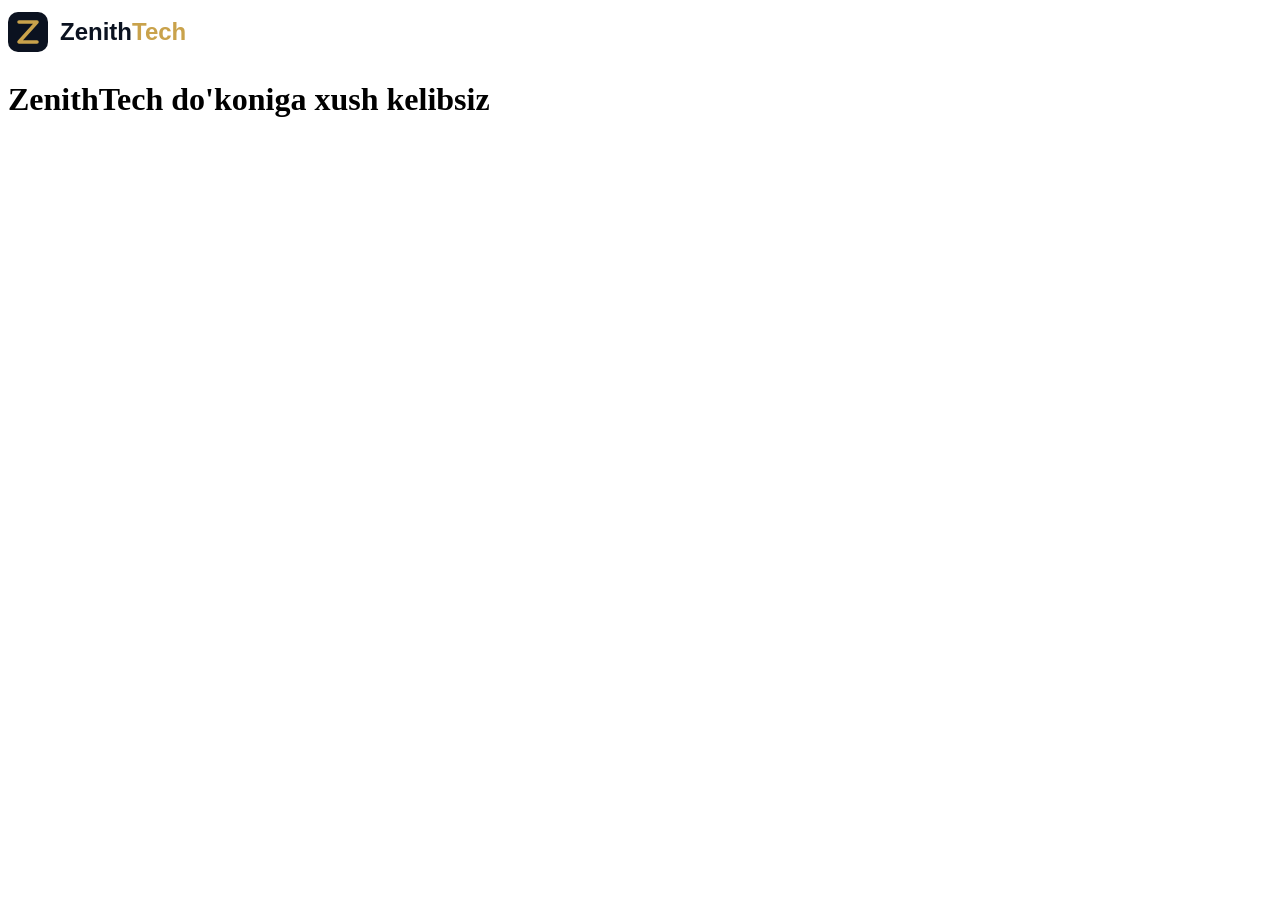
==== index.html @ 32bccdcf "Boshlang'ich: logotip, ranglar va asosiy sahifa" ====
<!DOCTYPE html>
<html lang="uz">
<head>
  <meta charset="UTF-8">
  <meta name="viewport" content="width=device-width, initial-scale=1.0">
  <title>ZenithTech</title>
  <link rel="preconnect" href="https://fonts.googleapis.com">
  <link href="https://fonts.googleapis.com/css2?family=Inter:wght@400;500&family=Poppins:wght@600&display=swap" rel="stylesheet">
  <link rel="stylesheet" href="css/style.css">
</head>
<body>
  <header>
    <img src="images/logo.svg" alt="ZenithTech logotipi">
  </header>
  <h1>ZenithTech do'koniga xush kelibsiz</h1>
</body>
</html>
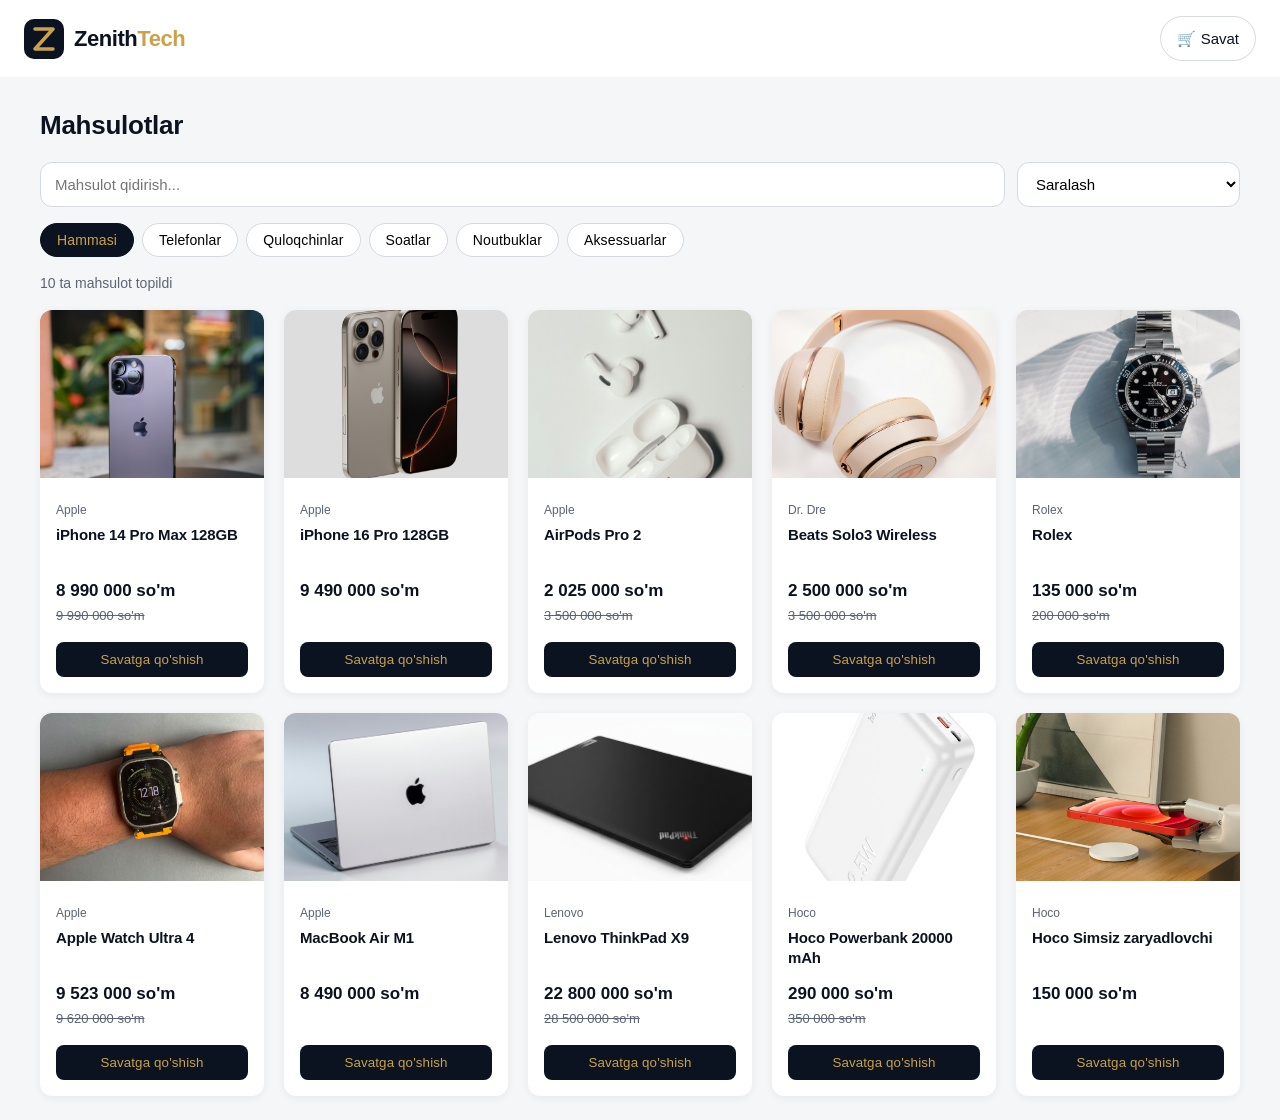
==== commit 9d4b317e: "Initial commit" ====
--- a/index.html
+++ b/index.html
@@ -1,17 +1,40 @@
 <!DOCTYPE html>
-<html lang="uz">
+<html lang="en">
 <head>
-  <meta charset="UTF-8">
-  <meta name="viewport" content="width=device-width, initial-scale=1.0">
-  <title>ZenithTech</title>
-  <link rel="preconnect" href="https://fonts.googleapis.com">
-  <link href="https://fonts.googleapis.com/css2?family=Inter:wght@400;500&family=Poppins:wght@600&display=swap" rel="stylesheet">
-  <link rel="stylesheet" href="css/style.css">
+    <meta charset="UTF-8">
+    <meta name="viewport" content="width=device-width, initial-scale=1.0">
+    <title>ZeinthTech</title>
+    <link rel="stylesheet" href="./css/style.css">
 </head>
-<body>
-  <header>
-    <img src="images/logo.svg" alt="ZenithTech logotipi">
-  </header>
-  <h1>ZenithTech do'koniga xush kelibsiz</h1>
+    <body>
+  <header class="site-header">
+  <a href="index.html" class="logo">
+  <img src="images/logo-mark.svg" alt="">
+  <span class="logo-text">Zenith<span>Tech</span></span>
+</a>
+  <a href="cart.html" class="cart-link">🛒 Savat <span id="cart-count" class="cart-count" hidden>0</span></a>
+</header>
+
+ <main class="container">
+  <h2>Mahsulotlar</h2>
+
+  <div class="toolbar">
+    <input type="search" id="search" placeholder="Mahsulot qidirish...">
+    <select id="sort">
+      <option value="default">Saralash</option>
+      <option value="price-asc">Narx: arzondan qimmatga</option>
+      <option value="price-desc">Narx: qimmatdan arzonga</option>
+      <option value="rating">Reyting bo'yicha</option>
+    </select>
+  </div>
+
+  <div id="categories" class="categories"></div>
+  <p id="result-count" class="result-count"></p>
+
+  <div id="product-grid" class="product-grid"></div>
+</main>
+
+  <script src="js/cart.js"></script>
+<script src="js/main.js"></script>
 </body>
 </html>
--- a/css/style.css
+++ b/css/style.css
@@ -0,0 +1,891 @@
+:root {
+  --color-primary: #0B1220;
+  --color-accent: #C9A24B;
+  --color-bg: #F5F6F8;
+  --color-white: #FFFFFF;
+  --color-text-muted: #5B6475;
+  --color-success: #1FA971;
+  --color-danger: #D64545;
+
+  --font-heading: 'Poppins', sans-serif;
+  --font-body: 'Inter', sans-serif;
+
+  --radius: 12px;
+}
+
+body {
+  margin: 0;
+  font-family: var(--font-body);
+  background: var(--color-bg);
+  color: var(--color-primary);
+}
+
+header {
+  background: var(--color-white);
+  padding: 16px 24px;
+}
+
+h1 {
+  font-family: var(--font-heading);
+  padding: 24px;
+}
+
+
+.container {
+  max-width: 1200px;
+  margin: 0 auto;
+  padding: 24px;
+}
+
+.container h2 {
+  font-family: var(--font-heading);
+}
+
+.product-grid {
+  display: grid;
+  grid-template-columns: repeat(auto-fill, minmax(220px, 1fr));
+  gap: 20px;
+}
+
+.product-card {
+  position: relative;
+  display: flex;
+  flex-direction: column;
+  background: var(--color-white);
+  border-radius: var(--radius);
+  overflow: hidden;
+  box-shadow: 0 2px 8px rgba(11, 18, 32, 0.06);
+  transition: transform 0.2s, box-shadow 0.2s;
+}
+
+.product-card:hover {
+  transform: translateY(-4px);
+  box-shadow: 0 8px 20px rgba(11, 18, 32, 0.12);
+}
+
+.product-card img {
+  width: 100%;
+  aspect-ratio: 4 / 3;
+  object-fit: cover;
+  background: #E3E6EB;
+}
+
+.product-info {
+  display: flex;
+  flex-direction: column;
+  gap: 8px;
+  flex: 1;
+  padding: 16px;
+}
+
+.product-category {
+  font-size: 12px;
+  color: var(--color-text-muted);
+}
+
+.product-info h3 {
+  margin: 0;
+  font-family: var(--font-heading);
+  font-size: 16px;
+}
+
+.price-row {
+  display: flex;
+  align-items: baseline;
+  gap: 8px;
+  margin-top: auto;
+}
+
+.price {
+  font-weight: 600;
+}
+
+.old-price {
+  font-size: 14px;
+  color: var(--color-text-muted);
+  text-decoration: line-through;
+}
+
+.badge {
+  position: absolute;
+  top: 12px;
+  left: 12px;
+  z-index: 1;
+  padding: 4px 8px;
+  border-radius: 8px;
+  background: var(--color-accent);
+  color: var(--color-primary);
+  font-size: 13px;
+  font-weight: 600;
+}
+
+.btn {
+  padding: 10px;
+  border: none;
+  border-radius: 8px;
+  background: var(--color-primary);
+  color: var(--color-accent);
+  font-weight: 500;
+  cursor: pointer;
+}
+
+.btn:hover {
+  background: var(--color-accent);
+  color: var(--color-primary);
+}
+.toolbar {
+  display: flex;
+  flex-wrap: wrap;
+  gap: 12px;
+  margin-bottom: 16px;
+}
+
+.toolbar input,
+.toolbar select {
+  padding: 12px 14px;
+  border: 1px solid #D5D9E0;
+  border-radius: var(--radius);
+  background: var(--color-white);
+  font-family: var(--font-body);
+  font-size: 15px;
+}
+
+.toolbar input {
+  flex: 1;
+  min-width: 200px;
+}
+
+.toolbar input:focus,
+.toolbar select:focus {
+  outline: 2px solid var(--color-accent);
+  border-color: transparent;
+}
+
+.categories {
+  display: flex;
+  gap: 8px;
+  margin-bottom: 12px;
+  padding-bottom: 4px;
+  overflow-x: auto;
+}
+
+.chip {
+  flex-shrink: 0;
+  padding: 8px 16px;
+  border: 1px solid #D5D9E0;
+  border-radius: 999px;
+  background: var(--color-white);
+  font-family: var(--font-body);
+  font-size: 14px;
+  cursor: pointer;
+  transition: 0.15s;
+}
+
+.chip:hover {
+  border-color: var(--color-accent);
+}
+
+.chip.active {
+  background: var(--color-primary);
+  border-color: var(--color-primary);
+  color: var(--color-accent);
+}
+
+.result-count {
+  margin: 0 0 16px;
+  font-size: 14px;
+  color: var(--color-text-muted);
+}
+
+.rating {
+  font-size: 14px;
+  color: var(--color-accent);
+}
+
+.rating small {
+  color: var(--color-text-muted);
+}
+
+.product-card.out img {
+  opacity: 0.5;
+}
+
+.btn:disabled,
+.btn:disabled:hover {
+  background: #C9CDD6;
+  color: var(--color-white);
+  cursor: not-allowed;
+}
+
+.empty {
+  grid-column: 1 / -1;
+  padding: 40px 0;
+  text-align: center;
+  color: var(--color-text-muted);
+}
+
+/* Buyurtma sahifasi */
+.checkout-layout {
+  display: grid;
+  grid-template-columns: 1fr 360px;
+  gap: 24px;
+  align-items: start;
+}
+
+.checkout-form {
+  display: flex;
+  flex-direction: column;
+  gap: 16px;
+  padding: 24px;
+  border-radius: var(--radius);
+  background: var(--color-white);
+  box-shadow: 0 2px 8px rgba(11, 18, 32, 0.06);
+}
+
+.checkout-form h3,
+.cart-summary h3 {
+  margin: 0;
+  font-family: var(--font-heading);
+}
+
+.checkout-form label {
+  display: flex;
+  flex-direction: column;
+  gap: 6px;
+  font-size: 14px;
+  font-weight: 500;
+}
+
+.checkout-form input[type="text"],
+.checkout-form input[type="tel"],
+.checkout-form select,
+.checkout-form textarea {
+  padding: 12px 14px;
+  border: 1px solid #D5D9E0;
+  border-radius: var(--radius);
+  background: var(--color-white);
+  font-family: var(--font-body);
+  font-size: 15px;
+}
+
+.checkout-form input:focus,
+.checkout-form select:focus,
+.checkout-form textarea:focus {
+  outline: 2px solid var(--color-accent);
+  border-color: transparent;
+}
+
+.checkout-form .invalid {
+  border-color: var(--color-danger);
+}
+
+.error {
+  color: var(--color-danger);
+  font-size: 12px;
+  font-weight: 400;
+}
+
+.payment {
+  display: flex;
+  flex-direction: column;
+  gap: 8px;
+  padding: 12px 16px;
+  border: 1px solid #D5D9E0;
+  border-radius: var(--radius);
+}
+
+.checkout-form .radio {
+  flex-direction: row;
+  align-items: center;
+  gap: 10px;
+  font-weight: 400;
+}
+
+.summary-line {
+  display: flex;
+  justify-content: space-between;
+  gap: 12px;
+  font-size: 14px;
+}
+
+.success {
+  padding: 60px 20px;
+  border-radius: var(--radius);
+  background: var(--color-white);
+  box-shadow: 0 2px 8px rgba(11, 18, 32, 0.06);
+  text-align: center;
+}
+
+.success-icon {
+  display: inline-flex;
+  align-items: center;
+  justify-content: center;
+  width: 64px;
+  height: 64px;
+  margin-bottom: 12px;
+  border-radius: 50%;
+  background: var(--color-success);
+  color: var(--color-white);
+  font-size: 32px;
+}
+
+.order-number {
+  font-family: var(--font-heading);
+  font-size: 20px;
+}
+
+@media (max-width: 800px) {
+  .checkout-layout {
+    grid-template-columns: 1fr;
+  }
+}
+.site-header {
+  display: flex;
+  align-items: center;
+  justify-content: space-between;
+}
+
+.cart-link {
+  padding: 10px 16px;
+  border: 1px solid #D5D9E0;
+  border-radius: 999px;
+  color: var(--color-primary);
+  font-weight: 500;
+  text-decoration: none;
+}
+
+.cart-link:hover {
+  border-color: var(--color-accent);
+}
+
+.cart-count {
+  display: inline-block;
+  min-width: 20px;
+  margin-left: 6px;
+  padding: 2px 6px;
+  border-radius: 999px;
+  background: var(--color-accent);
+  color: var(--color-primary);
+  font-size: 12px;
+  font-weight: 600;
+  text-align: center;
+}
+
+.cart-count[hidden] {
+  display: none;
+}
+/* Savat sahifasi */
+.cart-layout {
+  display: grid;
+  grid-template-columns: 1fr 340px;
+  gap: 24px;
+  align-items: start;
+}
+
+.cart-item {
+  display: grid;
+  grid-template-columns: 96px 1fr auto 130px 32px;
+  gap: 16px;
+  align-items: center;
+  margin-bottom: 12px;
+  padding: 12px;
+  border-radius: var(--radius);
+  background: var(--color-white);
+  box-shadow: 0 2px 8px rgba(11, 18, 32, 0.06);
+}
+
+/* Rasm uchun kvadrat quti: rasm qanday bo'lmasin, shu o'lchamda chiqadi */
+.cart-thumb {
+  width: 96px;
+  height: 96px;
+  overflow: hidden;
+  border-radius: 10px;
+  background: #E3E6EB;
+}
+
+.cart-thumb img {
+  display: block;
+  width: 100%;
+  height: 100%;
+  max-width: 100%;
+  object-fit: cover;
+}
+
+.cart-item-info {
+  display: flex;
+  flex-direction: column;
+  gap: 4px;
+  min-width: 0;
+}
+
+.cart-item-info h3 {
+  margin: 0;
+  font-family: var(--font-heading);
+  font-size: 15px;
+}
+
+.muted {
+  font-size: 12px;
+  color: var(--color-text-muted);
+}
+
+.qty {
+  display: flex;
+  align-items: center;
+  gap: 10px;
+}
+
+.qty-btn {
+  width: 32px;
+  height: 32px;
+  border: 1px solid #D5D9E0;
+  border-radius: 8px;
+  background: var(--color-white);
+  font-size: 18px;
+  cursor: pointer;
+}
+
+.qty-btn:hover {
+  border-color: var(--color-accent);
+}
+
+.cart-item-total {
+  font-weight: 600;
+  text-align: right;
+}
+
+.remove {
+  border: none;
+  background: none;
+  color: var(--color-danger);
+  font-size: 18px;
+  cursor: pointer;
+}
+
+.cart-summary {
+  position: sticky;
+  top: 16px;
+  display: flex;
+  flex-direction: column;
+  gap: 12px;
+  padding: 20px;
+  border-radius: var(--radius);
+  background: var(--color-white);
+  box-shadow: 0 2px 8px rgba(11, 18, 32, 0.06);
+}
+
+.summary-row {
+  display: flex;
+  justify-content: space-between;
+}
+
+.summary-row.total {
+  padding-top: 12px;
+  border-top: 1px solid #E3E6EB;
+  font-size: 18px;
+}
+
+.link-btn {
+  border: none;
+  background: none;
+  color: var(--color-text-muted);
+  font-size: 14px;
+  text-decoration: underline;
+  cursor: pointer;
+}
+
+.empty-cart {
+  padding: 60px 0;
+  text-align: center;
+  color: var(--color-text-muted);
+}
+
+.btn-link {
+  display: inline-block;
+  margin-top: 12px;
+  padding: 12px 24px;
+  border-radius: 8px;
+  background: var(--color-primary);
+  color: var(--color-accent);
+  font-weight: 500;
+  text-decoration: none;
+}
+
+/* Planshet: savat va xulosa ustma-ust */
+@media (max-width: 800px) {
+  .cart-layout {
+    grid-template-columns: 1fr;
+  }
+  .cart-summary {
+    position: static;
+  }
+}
+
+/* Telefon: rasm kichikroq, qator ikki qavatli */
+@media (max-width: 600px) {
+  .cart-item {
+    grid-template-columns: 72px 1fr 32px;
+    grid-template-areas:
+      "thumb info remove"
+      "thumb qty  total";
+    gap: 8px 12px;
+  }
+  .cart-thumb { grid-area: thumb; width: 72px; height: 72px; }
+  .cart-item-info { grid-area: info; }
+  .remove { grid-area: remove; align-self: start; }
+  .qty { grid-area: qty; }
+  .cart-item-total { grid-area: total; align-self: center; }
+}
+
+/* Kartochkadagi havolalar */
+.card-img-link {
+  display: block;
+}
+
+.product-info h3 a {
+  color: inherit;
+  text-decoration: none;
+}
+
+.product-info h3 a:hover {
+  color: var(--color-accent);
+}
+
+/* Mahsulot sahifasi */
+.breadcrumb {
+  margin-bottom: 16px;
+  font-size: 13px;
+  color: var(--color-text-muted);
+}
+
+.breadcrumb a {
+  color: inherit;
+  text-decoration: none;
+}
+
+.breadcrumb a:hover {
+  text-decoration: underline;
+}
+
+.product-detail {
+  display: grid;
+  grid-template-columns: 1fr 1fr;
+  gap: 32px;
+  padding: 24px;
+  border-radius: var(--radius);
+  background: var(--color-white);
+  box-shadow: 0 2px 8px rgba(11, 18, 32, 0.06);
+}
+
+.detail-image {
+  display: flex;
+  align-items: center;
+  justify-content: center;
+  aspect-ratio: 1 / 1;
+  max-height: 480px;
+  overflow: hidden;
+  border-radius: var(--radius);
+  background: var(--color-bg);
+}
+
+.detail-image img {
+  display: block;
+  width: 100%;
+  height: 100%;
+  object-fit: contain;
+}
+
+.detail-info {
+  display: flex;
+  flex-direction: column;
+  gap: 12px;
+}
+
+.detail-info h1 {
+  margin: 0;
+  font-family: var(--font-heading);
+  font-size: 26px;
+}
+
+.detail-price {
+  display: flex;
+  flex-wrap: wrap;
+  align-items: baseline;
+  gap: 12px;
+}
+
+.price-big {
+  font-family: var(--font-heading);
+  font-size: 28px;
+}
+
+.badge-inline {
+  padding: 4px 8px;
+  border-radius: 8px;
+  background: var(--color-accent);
+  color: var(--color-primary);
+  font-size: 13px;
+  font-weight: 600;
+}
+
+.stock {
+  margin: 0;
+  font-size: 14px;
+  font-weight: 500;
+}
+
+.stock.in {
+  color: var(--color-success);
+}
+
+.stock.out {
+  color: var(--color-danger);
+}
+
+.detail-desc {
+  margin: 0;
+  line-height: 1.6;
+  color: var(--color-text-muted);
+}
+
+.buy-row {
+  display: flex;
+  align-items: center;
+  gap: 16px;
+  margin-top: 8px;
+}
+
+.buy-row .btn {
+  flex: 1;
+  padding: 14px;
+}
+
+.specs,
+.related {
+  margin-top: 24px;
+}
+
+.specs {
+  padding: 24px;
+  border-radius: var(--radius);
+  background: var(--color-white);
+  box-shadow: 0 2px 8px rgba(11, 18, 32, 0.06);
+}
+
+.specs h3,
+.related h3 {
+  margin: 0 0 12px;
+  font-family: var(--font-heading);
+}
+
+.specs table {
+  width: 100%;
+  border-collapse: collapse;
+}
+
+.specs th,
+.specs td {
+  padding: 12px 8px;
+  border-bottom: 1px solid #E3E6EB;
+  font-size: 14px;
+  text-align: left;
+}
+
+.specs th {
+  width: 40%;
+  font-weight: 500;
+  color: var(--color-text-muted);
+}
+
+.related-grid {
+  display: grid;
+  grid-template-columns: repeat(auto-fill, minmax(180px, 1fr));
+  gap: 16px;
+}
+
+.related-card {
+  display: flex;
+  flex-direction: column;
+  overflow: hidden;
+  border-radius: var(--radius);
+  background: var(--color-white);
+  box-shadow: 0 2px 8px rgba(11, 18, 32, 0.06);
+  color: inherit;
+  text-decoration: none;
+  transition: transform 0.2s;
+}
+
+.related-card:hover {
+  transform: translateY(-4px);
+}
+
+.related-card img {
+  display: block;
+  width: 100%;
+  aspect-ratio: 4 / 3;
+  object-fit: cover;
+}
+
+.related-card div {
+  display: flex;
+  flex-direction: column;
+  gap: 4px;
+  padding: 12px;
+  font-size: 14px;
+}
+
+@media (max-width: 800px) {
+  .product-detail {
+    grid-template-columns: 1fr;
+  }
+}
+
+/* ===== Tipografiya ===== */
+body {
+  font-family: var(--font-body);
+  font-size: 15px;
+  line-height: 1.55;
+  -webkit-font-smoothing: antialiased;
+  -moz-osx-font-smoothing: grayscale;
+  text-rendering: optimizeLegibility;
+}
+
+h1, h2, h3, h4 {
+  font-family: var(--font-heading);
+  font-weight: 600;
+  line-height: 1.25;
+  letter-spacing: -0.01em;
+}
+
+/* Tugma va maydonlar ham sayt shriftini olsin */
+button, input, select, textarea {
+  font-family: inherit;
+}
+
+.container h2 {
+  margin: 8px 0 20px;
+  font-size: 26px;
+}
+
+/* ===== Logotip ===== */
+.logo {
+  display: flex;
+  align-items: center;
+  gap: 10px;
+  color: var(--color-primary);
+  text-decoration: none;
+}
+
+.logo img {
+  display: block;
+  width: 40px;
+  height: 40px;
+}
+
+.logo-text {
+  font-family: var(--font-heading);
+  font-size: 22px;
+  font-weight: 600;
+  letter-spacing: -0.02em;
+}
+
+.logo-text span {
+  color: var(--color-accent);
+}
+
+
+/* Tugma doim kartochkaning eng pastida */
+.product-info .btn {
+  width: 100%;
+  margin-top: 12px;
+}
+
+/* Narxlar */
+.price-row {
+  flex-wrap: wrap;
+  row-gap: 2px;
+}
+
+.price,
+.price-big,
+.old-price,
+.cart-item-total {
+  white-space: nowrap;
+  font-variant-numeric: tabular-nums;
+}
+
+.price {
+  font-family: var(--font-heading);
+  font-size: 17px;
+  font-weight: 600;
+}
+
+.old-price {
+  font-size: 13px;
+  font-weight: 400;
+}
+
+.btn,
+.chip,
+.btn-link {
+  font-weight: 500;
+  letter-spacing: 0.01em;
+}
+/* ===== Mahsulot kartochkasi: yakuniy tuzilma ===== */
+.product-card {
+  display: flex;
+  flex-direction: column;
+  overflow: hidden;
+}
+
+.product-card .product-info {
+  display: flex;
+  flex: 1;
+  flex-direction: column;
+  gap: 6px;
+  padding: 16px;
+}
+
+/* Nom: doim aniq 2 qator balandligida */
+.product-card .product-info h3 {
+  display: -webkit-box;
+  height: calc(1.35em * 2);
+  min-height: 0;
+  margin: 0;
+  overflow: hidden;
+  font-size: 15px;
+  line-height: 1.35;
+  -webkit-line-clamp: 2;
+  -webkit-box-orient: vertical;
+}
+
+/* Narx bloki: yuqorida narx, pastida eski narx, doim 2 qator */
+.product-card .price-row {
+  display: flex;
+  flex-direction: column;
+  align-items: flex-start;
+  gap: 2px;
+  min-height: 0;
+  margin-top: auto;
+  padding-top: 6px;
+}
+
+.product-card .price {
+  white-space: nowrap;
+}
+
+.product-card .old-price {
+  min-height: 1.3em;
+  white-space: nowrap;
+  text-decoration: line-through;
+}
+
+.product-card .old-price.ghost {
+  text-decoration: none;
+}
+
+/* Tugma doim eng pastda, to'liq kenglikda */
+.product-card .product-info .btn {
+  width: 100%;
+  margin-top: 10px;
+}
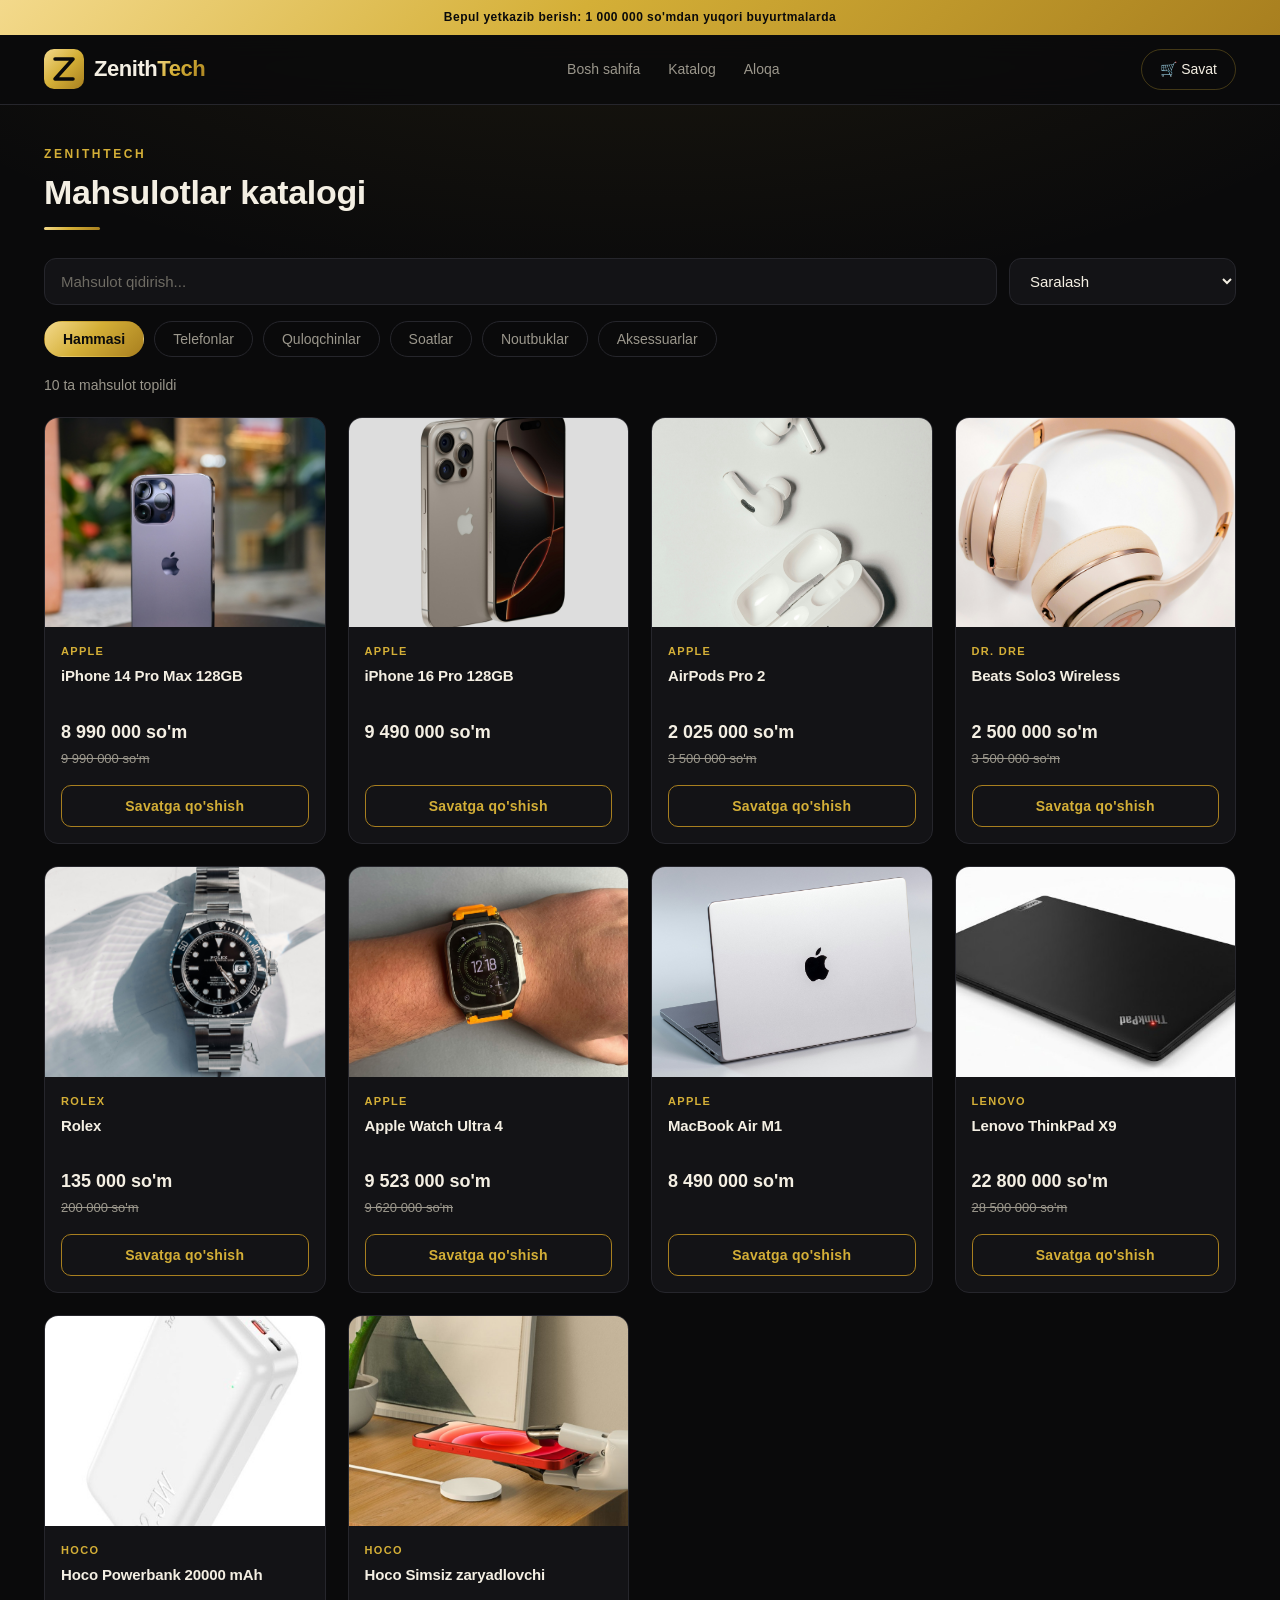
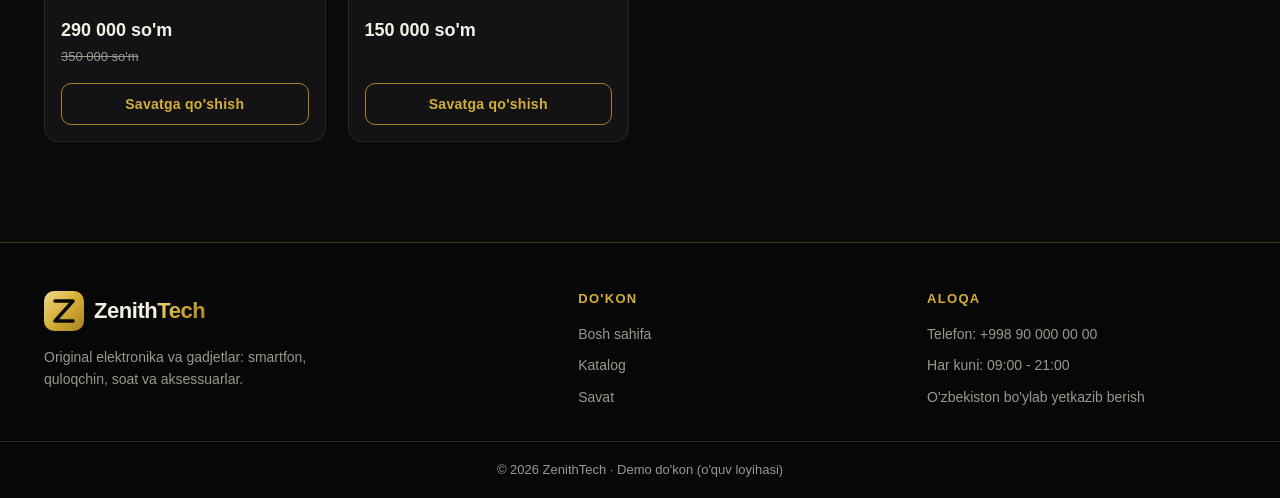
==== commit 4075747c: "Premium qora-oltin dizayn" ====
--- a/index.html
+++ b/index.html
@@ -7,32 +7,79 @@
     <link rel="stylesheet" href="./css/style.css">
 </head>
     <body>
-  <header class="site-header">
-  <a href="index.html" class="logo">
-  <img src="images/logo-mark.svg" alt="">
-  <span class="logo-text">Zenith<span>Tech</span></span>
-</a>
-  <a href="cart.html" class="cart-link">🛒 Savat <span id="cart-count" class="cart-count" hidden>0</span></a>
-</header>
-
- <main class="container">
-  <h2>Mahsulotlar</h2>
-
-  <div class="toolbar">
-    <input type="search" id="search" placeholder="Mahsulot qidirish...">
-    <select id="sort">
-      <option value="default">Saralash</option>
-      <option value="price-asc">Narx: arzondan qimmatga</option>
-      <option value="price-desc">Narx: qimmatdan arzonga</option>
-      <option value="rating">Reyting bo'yicha</option>
-    </select>
+   <div class="announce">
+    Bepul yetkazib berish: 1 000 000 so'mdan yuqori buyurtmalarda
   </div>
 
-  <div id="categories" class="categories"></div>
-  <p id="result-count" class="result-count"></p>
+  <header class="site-header">
+    <div class="header-inner">
+      <a href="index.html" class="logo">
+        <img src="images/logo-mark.svg" alt="">
+        <span class="logo-text">Zenith<span>Tech</span></span>
+      </a>
 
-  <div id="product-grid" class="product-grid"></div>
-</main>
+      <nav class="main-nav">
+        <a href="index.html">Bosh sahifa</a>
+        <a href="index.html#catalog">Katalog</a>
+        <a href="#contact">Aloqa</a>
+      </nav>
+
+      <a href="cart.html" class="cart-link">
+        🛒 Savat <span id="cart-count" class="cart-count" hidden>0</span>
+      </a>
+    </div>
+  </header>
+   <main class="container" id="catalog">
+    <div class="section-head">
+      <span class="eyebrow">ZenithTech</span>
+      <h2>Mahsulotlar katalogi</h2>
+    </div>
+
+    <div class="toolbar">
+      <input type="search" id="search" placeholder="Mahsulot qidirish...">
+      <select id="sort">
+        <option value="default">Saralash</option>
+        <option value="price-asc">Narx: arzondan qimmatga</option>
+        <option value="price-desc">Narx: qimmatdan arzonga</option>
+        <option value="rating">Reyting bo'yicha</option>
+      </select>
+    </div>
+
+    <div id="categories" class="categories"></div>
+    <p id="result-count" class="result-count"></p>
+
+    <div id="product-grid" class="product-grid"></div>
+  </main>
+
+  <footer class="site-footer" id="contact">
+    <div class="footer-inner">
+      <div class="footer-brand">
+        <a href="index.html" class="logo">
+          <img src="images/logo-mark.svg" alt="">
+          <span class="logo-text">Zenith<span>Tech</span></span>
+        </a>
+        <p>Original elektronika va gadjetlar: smartfon, quloqchin, soat va aksessuarlar.</p>
+      </div>
+
+      <div class="footer-col">
+        <h4>Do'kon</h4>
+        <a href="index.html">Bosh sahifa</a>
+        <a href="index.html#catalog">Katalog</a>
+        <a href="cart.html">Savat</a>
+      </div>
+
+      <div class="footer-col">
+        <h4>Aloqa</h4>
+        <span>Telefon: +998 90 000 00 00</span>
+        <span>Har kuni: 09:00 - 21:00</span>
+        <span>O'zbekiston bo'ylab yetkazib berish</span>
+      </div>
+    </div>
+
+    <div class="footer-bottom">
+      © 2026 ZenithTech · Demo do'kon (o'quv loyihasi)
+    </div>
+  </footer>
 
   <script src="js/cart.js"></script>
 <script src="js/main.js"></script>
--- a/css/style.css
+++ b/css/style.css
@@ -1,109 +1,483 @@
+/* ===== ZenithTech: premium qora-oltin dizayn ===== */
 :root {
-  --color-primary: #0B1220;
-  --color-accent: #C9A24B;
-  --color-bg: #F5F6F8;
-  --color-white: #FFFFFF;
-  --color-text-muted: #5B6475;
-  --color-success: #1FA971;
-  --color-danger: #D64545;
+  color-scheme: dark;
+
+  --bg: #0A0A0B;
+  --surface: #131316;
+  --surface-2: #1A1A1F;
+  --line: #26262C;
+  --line-gold: rgba(212, 175, 55, 0.28);
+
+  --text: #F4EFE3;
+  --muted: #9B978C;
+
+  --gold: #D4AF37;
+  --gold-light: #F3D98B;
+  --gold-dark: #A87F1F;
+  --gold-grad: linear-gradient(135deg, #F3D98B 0%, #D4AF37 45%, #A87F1F 100%);
+
+  --success: #3DDC97;
+  --danger: #FF6B6B;
 
   --font-heading: 'Poppins', sans-serif;
   --font-body: 'Inter', sans-serif;
-
-  --radius: 12px;
+  --radius: 14px;
+}
+
+* {
+  box-sizing: border-box;
+}
+
+html {
+  scroll-behavior: smooth;
+  scroll-padding-top: 90px;
 }
 
 body {
+  display: flex;
+  flex-direction: column;
+  min-height: 100vh;
   margin: 0;
+  background-color: var(--bg);
+  background-image: radial-gradient(900px 420px at 50% -120px, rgba(212, 175, 55, 0.10), transparent);
+  background-repeat: no-repeat;
+  color: var(--text);
   font-family: var(--font-body);
-  background: var(--color-bg);
-  color: var(--color-primary);
-}
-
-header {
-  background: var(--color-white);
-  padding: 16px 24px;
-}
-
-h1 {
+  font-size: 15px;
+  line-height: 1.55;
+  -webkit-font-smoothing: antialiased;
+  -moz-osx-font-smoothing: grayscale;
+}
+
+::selection {
+  background: var(--gold);
+  color: #0A0A0B;
+}
+
+[hidden] {
+  display: none !important;
+}
+
+h1, h2, h3, h4 {
+  margin: 0;
   font-family: var(--font-heading);
-  padding: 24px;
-}
-
+  font-weight: 600;
+  line-height: 1.25;
+  letter-spacing: -0.01em;
+}
+
+a {
+  color: inherit;
+}
+
+img {
+  max-width: 100%;
+}
+
+button, input, select, textarea {
+  font-family: inherit;
+  color: inherit;
+}
+
+select option {
+  background: #131316;
+  color: var(--text);
+}
 
 .container {
-  max-width: 1200px;
+  flex: 1;
+  width: 100%;
+  max-width: 1240px;
   margin: 0 auto;
-  padding: 24px;
-}
-
-.container h2 {
+  padding: 36px 24px;
+}
+
+.container > h2 {
+  margin-bottom: 24px;
+  font-size: 30px;
+}
+
+.muted {
+  font-size: 12px;
+  color: var(--muted);
+}
+
+/* ===== E'lon qatori ===== */
+.announce {
+  padding: 8px 16px;
+  background: var(--gold-grad);
+  color: #0A0A0B;
+  font-size: 12px;
+  font-weight: 600;
+  letter-spacing: 0.04em;
+  text-align: center;
+}
+
+/* ===== Header ===== */
+.site-header {
+  position: sticky;
+  top: 0;
+  z-index: 100;
+  border-bottom: 1px solid var(--line);
+  background: rgba(10, 10, 11, 0.82);
+  -webkit-backdrop-filter: blur(14px);
+  backdrop-filter: blur(14px);
+}
+
+.header-inner {
+  display: flex;
+  align-items: center;
+  gap: 32px;
+  max-width: 1240px;
+  margin: 0 auto;
+  padding: 14px 24px;
+}
+
+.logo {
+  display: flex;
+  align-items: center;
+  gap: 10px;
+  color: var(--text);
+  text-decoration: none;
+}
+
+.logo img {
+  display: block;
+  width: 40px;
+  height: 40px;
+}
+
+.logo-text {
   font-family: var(--font-heading);
-}
-
+  font-size: 22px;
+  font-weight: 600;
+  letter-spacing: -0.02em;
+}
+
+.logo-text span {
+  background: var(--gold-grad);
+  -webkit-background-clip: text;
+  background-clip: text;
+  color: transparent;
+  -webkit-text-fill-color: transparent;
+}
+
+.main-nav {
+  display: flex;
+  gap: 28px;
+  margin: 0 auto;
+}
+
+.main-nav a {
+  position: relative;
+  padding: 6px 0;
+  color: var(--muted);
+  font-size: 14px;
+  font-weight: 500;
+  text-decoration: none;
+  transition: color 0.2s;
+}
+
+.main-nav a::after {
+  content: '';
+  position: absolute;
+  left: 0;
+  bottom: 0;
+  width: 100%;
+  height: 2px;
+  background: var(--gold-grad);
+  transform: scaleX(0);
+  transform-origin: left;
+  transition: transform 0.25s;
+}
+
+.main-nav a:hover {
+  color: var(--gold-light);
+}
+
+.main-nav a:hover::after {
+  transform: scaleX(1);
+}
+
+.cart-link {
+  display: flex;
+  align-items: center;
+  gap: 8px;
+  padding: 9px 18px;
+  border: 1px solid var(--line-gold);
+  border-radius: 999px;
+  color: var(--text);
+  font-size: 14px;
+  font-weight: 500;
+  text-decoration: none;
+  transition: background 0.2s, border-color 0.2s;
+}
+
+.cart-link:hover {
+  border-color: var(--gold);
+  background: rgba(212, 175, 55, 0.1);
+}
+
+.cart-count {
+  min-width: 20px;
+  padding: 2px 6px;
+  border-radius: 999px;
+  background: var(--gold-grad);
+  color: #0A0A0B;
+  font-size: 12px;
+  font-weight: 700;
+  text-align: center;
+}
+
+/* ===== Footer ===== */
+.site-footer {
+  margin-top: 64px;
+  border-top: 1px solid var(--line-gold);
+  background: #070708;
+}
+
+.footer-inner {
+  display: grid;
+  grid-template-columns: 1.6fr 1fr 1fr;
+  gap: 40px;
+  max-width: 1240px;
+  margin: 0 auto;
+  padding: 48px 24px 32px;
+}
+
+.footer-brand p {
+  max-width: 320px;
+  margin: 16px 0 0;
+  color: var(--muted);
+  font-size: 14px;
+}
+
+.footer-col {
+  display: flex;
+  flex-direction: column;
+  gap: 10px;
+  color: var(--muted);
+  font-size: 14px;
+}
+
+.footer-col h4 {
+  margin-bottom: 6px;
+  color: var(--gold);
+  font-size: 13px;
+  letter-spacing: 0.1em;
+  text-transform: uppercase;
+}
+
+.footer-col a {
+  color: var(--muted);
+  text-decoration: none;
+  transition: color 0.2s;
+}
+
+.footer-col a:hover {
+  color: var(--gold-light);
+}
+
+.footer-bottom {
+  padding: 18px 24px;
+  border-top: 1px solid var(--line);
+  color: var(--muted);
+  font-size: 13px;
+  text-align: center;
+}
+
+/* ===== Tugmalar ===== */
+.btn {
+  display: inline-flex;
+  align-items: center;
+  justify-content: center;
+  gap: 8px;
+  padding: 12px 20px;
+  border: none;
+  border-radius: 10px;
+  background: var(--gold-grad);
+  color: #0A0A0B;
+  font-size: 14px;
+  font-weight: 600;
+  letter-spacing: 0.02em;
+  cursor: pointer;
+  transition: filter 0.2s, box-shadow 0.2s, transform 0.15s;
+}
+
+.btn:hover {
+  filter: brightness(1.08);
+  box-shadow: 0 6px 20px rgba(212, 175, 55, 0.28);
+}
+
+.btn:active {
+  transform: translateY(1px);
+}
+
+.btn-link {
+  display: inline-block;
+  margin-top: 14px;
+  padding: 12px 26px;
+  border-radius: 10px;
+  background: var(--gold-grad);
+  color: #0A0A0B;
+  font-weight: 600;
+  text-decoration: none;
+}
+
+.link-btn {
+  border: none;
+  background: none;
+  color: var(--muted);
+  font-size: 14px;
+  text-decoration: underline;
+  cursor: pointer;
+}
+
+.link-btn:hover {
+  color: var(--gold-light);
+}
+
+/* ===== Katalog sarlavhasi ===== */
+.section-head {
+  margin-bottom: 28px;
+}
+
+.eyebrow {
+  color: var(--gold);
+  font-size: 12px;
+  font-weight: 600;
+  letter-spacing: 0.22em;
+  text-transform: uppercase;
+}
+
+.section-head h2 {
+  margin-top: 6px;
+  font-size: 34px;
+}
+
+.section-head h2::after {
+  content: '';
+  display: block;
+  width: 56px;
+  height: 3px;
+  margin-top: 14px;
+  border-radius: 2px;
+  background: var(--gold-grad);
+}
+
+/* ===== Qidiruv, saralash, kategoriyalar ===== */
+.toolbar {
+  display: flex;
+  flex-wrap: wrap;
+  gap: 12px;
+  margin-bottom: 16px;
+}
+
+.toolbar input,
+.toolbar select {
+  padding: 13px 16px;
+  border: 1px solid var(--line);
+  border-radius: 12px;
+  background: var(--surface);
+  font-size: 15px;
+  transition: border-color 0.2s, box-shadow 0.2s;
+}
+
+.toolbar input {
+  flex: 1;
+  min-width: 220px;
+}
+
+.toolbar input::placeholder {
+  color: #6E6B63;
+}
+
+.toolbar input:focus,
+.toolbar select:focus {
+  outline: none;
+  border-color: var(--gold);
+  box-shadow: 0 0 0 3px rgba(212, 175, 55, 0.15);
+}
+
+.categories {
+  display: flex;
+  gap: 10px;
+  margin-bottom: 14px;
+  padding-bottom: 4px;
+  overflow-x: auto;
+}
+
+.chip {
+  flex-shrink: 0;
+  padding: 9px 18px;
+  border: 1px solid var(--line);
+  border-radius: 999px;
+  background: transparent;
+  color: var(--muted);
+  font-size: 14px;
+  font-weight: 500;
+  cursor: pointer;
+  transition: border-color 0.2s, color 0.2s;
+}
+
+.chip:hover {
+  border-color: var(--gold);
+  color: var(--gold-light);
+}
+
+.chip.active {
+  border-color: transparent;
+  background: var(--gold-grad);
+  color: #0A0A0B;
+  font-weight: 600;
+}
+
+.result-count {
+  margin: 0 0 20px;
+  color: var(--muted);
+  font-size: 14px;
+}
+
+/* ===== Mahsulot kartochkasi ===== */
 .product-grid {
   display: grid;
-  grid-template-columns: repeat(auto-fill, minmax(220px, 1fr));
-  gap: 20px;
+  grid-template-columns: repeat(auto-fill, minmax(230px, 1fr));
+  gap: 22px;
 }
 
 .product-card {
   position: relative;
   display: flex;
   flex-direction: column;
-  background: var(--color-white);
+  overflow: hidden;
+  border: 1px solid var(--line);
   border-radius: var(--radius);
+  background: var(--surface);
+  transition: transform 0.25s, border-color 0.25s, box-shadow 0.25s;
+}
+
+.product-card:hover {
+  transform: translateY(-6px);
+  border-color: var(--line-gold);
+  box-shadow: 0 18px 40px rgba(0, 0, 0, 0.55), 0 0 0 1px rgba(212, 175, 55, 0.12);
+}
+
+.card-img-link {
+  display: block;
   overflow: hidden;
-  box-shadow: 0 2px 8px rgba(11, 18, 32, 0.06);
-  transition: transform 0.2s, box-shadow 0.2s;
-}
-
-.product-card:hover {
-  transform: translateY(-4px);
-  box-shadow: 0 8px 20px rgba(11, 18, 32, 0.12);
+  background: var(--surface-2);
 }
 
 .product-card img {
+  display: block;
   width: 100%;
   aspect-ratio: 4 / 3;
   object-fit: cover;
-  background: #E3E6EB;
-}
-
-.product-info {
-  display: flex;
-  flex-direction: column;
-  gap: 8px;
-  flex: 1;
-  padding: 16px;
-}
-
-.product-category {
-  font-size: 12px;
-  color: var(--color-text-muted);
-}
-
-.product-info h3 {
-  margin: 0;
-  font-family: var(--font-heading);
-  font-size: 16px;
-}
-
-.price-row {
-  display: flex;
-  align-items: baseline;
-  gap: 8px;
-  margin-top: auto;
-}
-
-.price {
-  font-weight: 600;
-}
-
-.old-price {
-  font-size: 14px;
-  color: var(--color-text-muted);
-  text-decoration: line-through;
+  transition: transform 0.5s;
+}
+
+.product-card:hover img {
+  transform: scale(1.05);
 }
 
 .badge {
@@ -111,141 +485,480 @@
   top: 12px;
   left: 12px;
   z-index: 1;
-  padding: 4px 8px;
-  border-radius: 8px;
-  background: var(--color-accent);
-  color: var(--color-primary);
+  padding: 4px 10px;
+  border-radius: 999px;
+  background: var(--gold-grad);
+  color: #0A0A0B;
+  font-size: 12px;
+  font-weight: 700;
+}
+
+/* "Sotuvda yo'q" kartochka */
+.product-card.out img {
+  opacity: 0.4;
+  filter: grayscale(1);
+}
+
+.product-card.out::after {
+  content: "Sotuvda yo'q";
+  position: absolute;
+  top: 12px;
+  right: 12px;
+  z-index: 1;
+  padding: 4px 10px;
+  border: 1px solid var(--line);
+  border-radius: 999px;
+  background: rgba(0, 0, 0, 0.75);
+  color: var(--muted);
+  font-size: 11px;
+  font-weight: 500;
+}
+
+.product-info {
+  display: flex;
+  flex: 1;
+  flex-direction: column;
+  gap: 6px;
+  padding: 16px;
+}
+
+.product-category {
+  color: var(--gold);
+  font-size: 11px;
+  font-weight: 600;
+  letter-spacing: 0.12em;
+  text-transform: uppercase;
+}
+
+.product-info h3 {
+  display: -webkit-box;
+  height: calc(1.35em * 2);
+  overflow: hidden;
+  font-size: 15px;
+  line-height: 1.35;
+  -webkit-line-clamp: 2;
+  -webkit-box-orient: vertical;
+}
+
+.product-info h3 a {
+  color: var(--text);
+  text-decoration: none;
+  transition: color 0.2s;
+}
+
+.product-info h3 a:hover {
+  color: var(--gold-light);
+}
+
+.rating {
+  color: var(--gold);
+  font-size: 14px;
+}
+
+.rating small {
+  color: var(--muted);
+}
+
+.price-row {
+  display: flex;
+  flex-direction: column;
+  align-items: flex-start;
+  gap: 2px;
+  margin-top: auto;
+  padding-top: 6px;
+}
+
+.price,
+.price-big,
+.old-price,
+.cart-item-total {
+  white-space: nowrap;
+  font-variant-numeric: tabular-nums;
+}
+
+.price {
+  font-family: var(--font-heading);
+  font-size: 18px;
+  font-weight: 600;
+}
+
+.old-price {
+  min-height: 1.3em;
+  color: var(--muted);
   font-size: 13px;
-  font-weight: 600;
-}
-
-.btn {
-  padding: 10px;
-  border: none;
-  border-radius: 8px;
-  background: var(--color-primary);
-  color: var(--color-accent);
-  font-weight: 500;
-  cursor: pointer;
-}
-
-.btn:hover {
-  background: var(--color-accent);
-  color: var(--color-primary);
-}
-.toolbar {
-  display: flex;
-  flex-wrap: wrap;
-  gap: 12px;
-  margin-bottom: 16px;
-}
-
-.toolbar input,
-.toolbar select {
-  padding: 12px 14px;
-  border: 1px solid #D5D9E0;
-  border-radius: var(--radius);
-  background: var(--color-white);
-  font-family: var(--font-body);
-  font-size: 15px;
-}
-
-.toolbar input {
-  flex: 1;
-  min-width: 200px;
-}
-
-.toolbar input:focus,
-.toolbar select:focus {
-  outline: 2px solid var(--color-accent);
+  text-decoration: line-through;
+}
+
+.old-price.ghost {
+  text-decoration: none;
+}
+
+.product-card .btn {
+  width: 100%;
+  margin-top: 10px;
+  border: 1px solid var(--gold-dark);
+  background: transparent;
+  color: var(--gold);
+}
+
+.product-card .btn:hover {
   border-color: transparent;
-}
-
-.categories {
-  display: flex;
-  gap: 8px;
-  margin-bottom: 12px;
-  padding-bottom: 4px;
-  overflow-x: auto;
-}
-
-.chip {
-  flex-shrink: 0;
-  padding: 8px 16px;
-  border: 1px solid #D5D9E0;
-  border-radius: 999px;
-  background: var(--color-white);
-  font-family: var(--font-body);
-  font-size: 14px;
-  cursor: pointer;
-  transition: 0.15s;
-}
-
-.chip:hover {
-  border-color: var(--color-accent);
-}
-
-.chip.active {
-  background: var(--color-primary);
-  border-color: var(--color-primary);
-  color: var(--color-accent);
-}
-
-.result-count {
-  margin: 0 0 16px;
-  font-size: 14px;
-  color: var(--color-text-muted);
-}
-
-.rating {
-  font-size: 14px;
-  color: var(--color-accent);
-}
-
-.rating small {
-  color: var(--color-text-muted);
-}
-
-.product-card.out img {
-  opacity: 0.5;
+  background: var(--gold-grad);
+  color: #0A0A0B;
 }
 
 .btn:disabled,
-.btn:disabled:hover {
-  background: #C9CDD6;
-  color: var(--color-white);
+.btn:disabled:hover,
+.product-card .btn:disabled,
+.product-card .btn:disabled:hover {
+  border: 1px solid var(--line);
+  background: var(--surface-2);
+  box-shadow: none;
+  filter: none;
+  color: var(--muted);
   cursor: not-allowed;
 }
 
 .empty {
   grid-column: 1 / -1;
-  padding: 40px 0;
+  padding: 50px 0;
+  color: var(--muted);
   text-align: center;
-  color: var(--color-text-muted);
-}
-
-/* Buyurtma sahifasi */
-.checkout-layout {
+}
+
+/* ===== Mahsulot sahifasi ===== */
+.breadcrumb {
+  margin-bottom: 20px;
+  color: var(--muted);
+  font-size: 13px;
+}
+
+.breadcrumb a {
+  text-decoration: none;
+}
+
+.breadcrumb a:hover {
+  color: var(--gold-light);
+}
+
+.product-detail {
+  display: grid;
+  grid-template-columns: 1fr 1fr;
+  gap: 40px;
+  padding: 28px;
+  border: 1px solid var(--line);
+  border-radius: 18px;
+  background: var(--surface);
+}
+
+.detail-image {
+  display: flex;
+  align-items: center;
+  justify-content: center;
+  aspect-ratio: 1 / 1;
+  max-height: 500px;
+  overflow: hidden;
+  border: 1px solid var(--line);
+  border-radius: var(--radius);
+  background: var(--surface-2);
+}
+
+.detail-image img {
+  display: block;
+  width: 100%;
+  height: 100%;
+  object-fit: contain;
+}
+
+.detail-info {
+  display: flex;
+  flex-direction: column;
+  gap: 14px;
+}
+
+.detail-info h1 {
+  font-size: 30px;
+}
+
+.detail-price {
+  display: flex;
+  flex-wrap: wrap;
+  align-items: baseline;
+  gap: 14px;
+}
+
+.price-big {
+  color: var(--gold-light);
+  font-family: var(--font-heading);
+  font-size: 32px;
+  font-weight: 600;
+}
+
+.badge-inline {
+  padding: 4px 10px;
+  border-radius: 999px;
+  background: var(--gold-grad);
+  color: #0A0A0B;
+  font-size: 13px;
+  font-weight: 700;
+}
+
+.stock {
+  margin: 0;
+  font-size: 14px;
+  font-weight: 500;
+}
+
+.stock.in {
+  color: var(--success);
+}
+
+.stock.out {
+  color: var(--danger);
+}
+
+.detail-desc {
+  margin: 0;
+  color: var(--muted);
+  line-height: 1.7;
+}
+
+.buy-row {
+  display: flex;
+  align-items: center;
+  gap: 16px;
+  margin-top: 8px;
+}
+
+.buy-row .btn {
+  flex: 1;
+  padding: 15px;
+}
+
+.specs {
+  margin-top: 28px;
+  padding: 26px;
+  border: 1px solid var(--line);
+  border-radius: var(--radius);
+  background: var(--surface);
+}
+
+.specs h3,
+.related h3 {
+  margin-bottom: 14px;
+}
+
+.specs table {
+  width: 100%;
+  border-collapse: collapse;
+}
+
+.specs th,
+.specs td {
+  padding: 13px 8px;
+  border-bottom: 1px solid var(--line);
+  font-size: 14px;
+  text-align: left;
+}
+
+.specs th {
+  width: 40%;
+  color: var(--muted);
+  font-weight: 500;
+}
+
+.related {
+  margin-top: 32px;
+}
+
+.related-grid {
+  display: grid;
+  grid-template-columns: repeat(auto-fill, minmax(190px, 1fr));
+  gap: 16px;
+}
+
+.related-card {
+  display: flex;
+  flex-direction: column;
+  overflow: hidden;
+  border: 1px solid var(--line);
+  border-radius: var(--radius);
+  background: var(--surface);
+  color: inherit;
+  text-decoration: none;
+  transition: transform 0.25s, border-color 0.25s;
+}
+
+.related-card:hover {
+  transform: translateY(-4px);
+  border-color: var(--line-gold);
+}
+
+.related-card img {
+  display: block;
+  width: 100%;
+  aspect-ratio: 4 / 3;
+  object-fit: cover;
+}
+
+.related-card div {
+  display: flex;
+  flex-direction: column;
+  gap: 4px;
+  padding: 12px;
+  font-size: 14px;
+}
+
+.related-card strong {
+  color: var(--gold-light);
+}
+
+/* ===== Savat ===== */
+.cart-layout {
   display: grid;
   grid-template-columns: 1fr 360px;
   gap: 24px;
   align-items: start;
 }
 
+.cart-item {
+  display: grid;
+  grid-template-columns: 96px 1fr auto 130px 32px;
+  gap: 16px;
+  align-items: center;
+  margin-bottom: 14px;
+  padding: 14px;
+  border: 1px solid var(--line);
+  border-radius: var(--radius);
+  background: var(--surface);
+}
+
+.cart-thumb {
+  width: 96px;
+  height: 96px;
+  overflow: hidden;
+  border-radius: 10px;
+  background: var(--surface-2);
+}
+
+.cart-thumb img {
+  display: block;
+  width: 100%;
+  height: 100%;
+  object-fit: cover;
+}
+
+.cart-item-info {
+  display: flex;
+  flex-direction: column;
+  gap: 4px;
+  min-width: 0;
+}
+
+.cart-item-info h3 {
+  font-size: 15px;
+}
+
+.cart-item-info .price {
+  font-size: 15px;
+}
+
+.qty {
+  display: flex;
+  align-items: center;
+  gap: 10px;
+}
+
+.qty span {
+  min-width: 20px;
+  font-weight: 600;
+  text-align: center;
+}
+
+.qty-btn {
+  width: 32px;
+  height: 32px;
+  border: 1px solid var(--line);
+  border-radius: 8px;
+  background: var(--surface-2);
+  font-size: 18px;
+  cursor: pointer;
+  transition: border-color 0.2s, color 0.2s;
+}
+
+.qty-btn:hover {
+  border-color: var(--gold);
+  color: var(--gold-light);
+}
+
+.cart-item-total {
+  color: var(--gold-light);
+  font-weight: 600;
+  text-align: right;
+}
+
+.remove {
+  border: none;
+  background: none;
+  color: var(--muted);
+  font-size: 18px;
+  cursor: pointer;
+}
+
+.remove:hover {
+  color: var(--danger);
+}
+
+.cart-summary {
+  position: sticky;
+  top: 90px;
+  display: flex;
+  flex-direction: column;
+  gap: 14px;
+  padding: 22px;
+  border: 1px solid var(--line-gold);
+  border-radius: var(--radius);
+  background: var(--surface);
+}
+
+.summary-row {
+  display: flex;
+  justify-content: space-between;
+  gap: 12px;
+}
+
+.summary-row.total {
+  padding-top: 14px;
+  border-top: 1px solid var(--line);
+  font-size: 18px;
+}
+
+.summary-row.total strong {
+  color: var(--gold-light);
+}
+
+.empty-cart {
+  padding: 70px 0;
+  color: var(--muted);
+  text-align: center;
+}
+
+/* ===== Buyurtma sahifasi ===== */
+.checkout-layout {
+  display: grid;
+  grid-template-columns: 1fr 380px;
+  gap: 24px;
+  align-items: start;
+}
+
 .checkout-form {
   display: flex;
   flex-direction: column;
   gap: 16px;
-  padding: 24px;
+  padding: 26px;
+  border: 1px solid var(--line);
   border-radius: var(--radius);
-  background: var(--color-white);
-  box-shadow: 0 2px 8px rgba(11, 18, 32, 0.06);
-}
-
-.checkout-form h3,
-.cart-summary h3 {
-  margin: 0;
-  font-family: var(--font-heading);
+  background: var(--surface);
 }
 
 .checkout-form label {
@@ -261,26 +974,26 @@
 .checkout-form select,
 .checkout-form textarea {
   padding: 12px 14px;
-  border: 1px solid #D5D9E0;
-  border-radius: var(--radius);
-  background: var(--color-white);
-  font-family: var(--font-body);
+  border: 1px solid var(--line);
+  border-radius: 10px;
+  background: var(--surface-2);
   font-size: 15px;
 }
 
 .checkout-form input:focus,
 .checkout-form select:focus,
 .checkout-form textarea:focus {
-  outline: 2px solid var(--color-accent);
-  border-color: transparent;
+  outline: none;
+  border-color: var(--gold);
+  box-shadow: 0 0 0 3px rgba(212, 175, 55, 0.15);
 }
 
 .checkout-form .invalid {
-  border-color: var(--color-danger);
+  border-color: var(--danger);
 }
 
 .error {
-  color: var(--color-danger);
+  color: var(--danger);
   font-size: 12px;
   font-weight: 400;
 }
@@ -290,8 +1003,14 @@
   flex-direction: column;
   gap: 8px;
   padding: 12px 16px;
-  border: 1px solid #D5D9E0;
+  border: 1px solid var(--line);
   border-radius: var(--radius);
+}
+
+.payment legend {
+  padding: 0 6px;
+  color: var(--muted);
+  font-size: 13px;
 }
 
 .checkout-form .radio {
@@ -301,6 +1020,10 @@
   font-weight: 400;
 }
 
+input[type="radio"] {
+  accent-color: var(--gold);
+}
+
 .summary-line {
   display: flex;
   justify-content: space-between;
@@ -309,10 +1032,10 @@
 }
 
 .success {
-  padding: 60px 20px;
+  padding: 70px 20px;
+  border: 1px solid var(--line-gold);
   border-radius: var(--radius);
-  background: var(--color-white);
-  box-shadow: 0 2px 8px rgba(11, 18, 32, 0.06);
+  background: var(--surface);
   text-align: center;
 }
 
@@ -322,570 +1045,111 @@
   justify-content: center;
   width: 64px;
   height: 64px;
-  margin-bottom: 12px;
+  margin-bottom: 14px;
   border-radius: 50%;
-  background: var(--color-success);
-  color: var(--color-white);
-  font-size: 32px;
+  background: var(--gold-grad);
+  color: #0A0A0B;
+  font-size: 30px;
+  font-weight: 700;
 }
 
 .order-number {
+  color: var(--gold-light);
   font-family: var(--font-heading);
   font-size: 20px;
 }
 
+/* ===== Planshet va telefon ===== */
 @media (max-width: 800px) {
+  .main-nav {
+    display: none;
+  }
+
+  .header-inner {
+    justify-content: space-between;
+    gap: 12px;
+  }
+
+  .logo-text {
+    font-size: 19px;
+  }
+
+  .footer-inner {
+    grid-template-columns: 1fr;
+    gap: 28px;
+  }
+
+  .product-detail,
+  .cart-layout,
   .checkout-layout {
     grid-template-columns: 1fr;
   }
-}
-.site-header {
-  display: flex;
-  align-items: center;
-  justify-content: space-between;
-}
-
-.cart-link {
-  padding: 10px 16px;
-  border: 1px solid #D5D9E0;
-  border-radius: 999px;
-  color: var(--color-primary);
-  font-weight: 500;
-  text-decoration: none;
-}
-
-.cart-link:hover {
-  border-color: var(--color-accent);
-}
-
-.cart-count {
-  display: inline-block;
-  min-width: 20px;
-  margin-left: 6px;
-  padding: 2px 6px;
-  border-radius: 999px;
-  background: var(--color-accent);
-  color: var(--color-primary);
-  font-size: 12px;
-  font-weight: 600;
-  text-align: center;
-}
-
-.cart-count[hidden] {
-  display: none;
-}
-/* Savat sahifasi */
-.cart-layout {
-  display: grid;
-  grid-template-columns: 1fr 340px;
-  gap: 24px;
-  align-items: start;
-}
-
-.cart-item {
-  display: grid;
-  grid-template-columns: 96px 1fr auto 130px 32px;
-  gap: 16px;
-  align-items: center;
-  margin-bottom: 12px;
-  padding: 12px;
-  border-radius: var(--radius);
-  background: var(--color-white);
-  box-shadow: 0 2px 8px rgba(11, 18, 32, 0.06);
-}
-
-/* Rasm uchun kvadrat quti: rasm qanday bo'lmasin, shu o'lchamda chiqadi */
-.cart-thumb {
-  width: 96px;
-  height: 96px;
-  overflow: hidden;
-  border-radius: 10px;
-  background: #E3E6EB;
-}
-
-.cart-thumb img {
-  display: block;
-  width: 100%;
-  height: 100%;
-  max-width: 100%;
-  object-fit: cover;
-}
-
-.cart-item-info {
-  display: flex;
-  flex-direction: column;
-  gap: 4px;
-  min-width: 0;
-}
-
-.cart-item-info h3 {
-  margin: 0;
-  font-family: var(--font-heading);
-  font-size: 15px;
-}
-
-.muted {
-  font-size: 12px;
-  color: var(--color-text-muted);
-}
-
-.qty {
-  display: flex;
-  align-items: center;
-  gap: 10px;
-}
-
-.qty-btn {
-  width: 32px;
-  height: 32px;
-  border: 1px solid #D5D9E0;
-  border-radius: 8px;
-  background: var(--color-white);
-  font-size: 18px;
-  cursor: pointer;
-}
-
-.qty-btn:hover {
-  border-color: var(--color-accent);
-}
-
-.cart-item-total {
-  font-weight: 600;
-  text-align: right;
-}
-
-.remove {
-  border: none;
-  background: none;
-  color: var(--color-danger);
-  font-size: 18px;
-  cursor: pointer;
-}
-
-.cart-summary {
-  position: sticky;
-  top: 16px;
-  display: flex;
-  flex-direction: column;
-  gap: 12px;
-  padding: 20px;
-  border-radius: var(--radius);
-  background: var(--color-white);
-  box-shadow: 0 2px 8px rgba(11, 18, 32, 0.06);
-}
-
-.summary-row {
-  display: flex;
-  justify-content: space-between;
-}
-
-.summary-row.total {
-  padding-top: 12px;
-  border-top: 1px solid #E3E6EB;
-  font-size: 18px;
-}
-
-.link-btn {
-  border: none;
-  background: none;
-  color: var(--color-text-muted);
-  font-size: 14px;
-  text-decoration: underline;
-  cursor: pointer;
-}
-
-.empty-cart {
-  padding: 60px 0;
-  text-align: center;
-  color: var(--color-text-muted);
-}
-
-.btn-link {
-  display: inline-block;
-  margin-top: 12px;
-  padding: 12px 24px;
-  border-radius: 8px;
-  background: var(--color-primary);
-  color: var(--color-accent);
-  font-weight: 500;
-  text-decoration: none;
-}
-
-/* Planshet: savat va xulosa ustma-ust */
-@media (max-width: 800px) {
-  .cart-layout {
-    grid-template-columns: 1fr;
-  }
+
+  .product-detail {
+    gap: 24px;
+    padding: 18px;
+  }
+
   .cart-summary {
     position: static;
   }
-}
-
-/* Telefon: rasm kichikroq, qator ikki qavatli */
+
+  .section-head h2 {
+    font-size: 28px;
+  }
+}
+
 @media (max-width: 600px) {
+  .container {
+    padding: 24px 16px;
+  }
+
+  .product-grid {
+    grid-template-columns: repeat(auto-fill, minmax(155px, 1fr));
+    gap: 14px;
+  }
+
+  .product-info {
+    padding: 12px;
+  }
+
+  .product-info h3 {
+    font-size: 14px;
+  }
+
+  .price {
+    font-size: 16px;
+  }
+
   .cart-item {
     grid-template-columns: 72px 1fr 32px;
     grid-template-areas:
       "thumb info remove"
-      "thumb qty  total";
+      "thumb qty total";
     gap: 8px 12px;
   }
-  .cart-thumb { grid-area: thumb; width: 72px; height: 72px; }
-  .cart-item-info { grid-area: info; }
-  .remove { grid-area: remove; align-self: start; }
-  .qty { grid-area: qty; }
-  .cart-item-total { grid-area: total; align-self: center; }
-}
-
-/* Kartochkadagi havolalar */
-.card-img-link {
-  display: block;
-}
-
-.product-info h3 a {
-  color: inherit;
-  text-decoration: none;
-}
-
-.product-info h3 a:hover {
-  color: var(--color-accent);
-}
-
-/* Mahsulot sahifasi */
-.breadcrumb {
-  margin-bottom: 16px;
-  font-size: 13px;
-  color: var(--color-text-muted);
-}
-
-.breadcrumb a {
-  color: inherit;
-  text-decoration: none;
-}
-
-.breadcrumb a:hover {
-  text-decoration: underline;
-}
-
-.product-detail {
-  display: grid;
-  grid-template-columns: 1fr 1fr;
-  gap: 32px;
-  padding: 24px;
-  border-radius: var(--radius);
-  background: var(--color-white);
-  box-shadow: 0 2px 8px rgba(11, 18, 32, 0.06);
-}
-
-.detail-image {
-  display: flex;
-  align-items: center;
-  justify-content: center;
-  aspect-ratio: 1 / 1;
-  max-height: 480px;
-  overflow: hidden;
-  border-radius: var(--radius);
-  background: var(--color-bg);
-}
-
-.detail-image img {
-  display: block;
-  width: 100%;
-  height: 100%;
-  object-fit: contain;
-}
-
-.detail-info {
-  display: flex;
-  flex-direction: column;
-  gap: 12px;
-}
-
-.detail-info h1 {
-  margin: 0;
-  font-family: var(--font-heading);
-  font-size: 26px;
-}
-
-.detail-price {
-  display: flex;
-  flex-wrap: wrap;
-  align-items: baseline;
-  gap: 12px;
-}
-
-.price-big {
-  font-family: var(--font-heading);
-  font-size: 28px;
-}
-
-.badge-inline {
-  padding: 4px 8px;
-  border-radius: 8px;
-  background: var(--color-accent);
-  color: var(--color-primary);
-  font-size: 13px;
-  font-weight: 600;
-}
-
-.stock {
-  margin: 0;
-  font-size: 14px;
-  font-weight: 500;
-}
-
-.stock.in {
-  color: var(--color-success);
-}
-
-.stock.out {
-  color: var(--color-danger);
-}
-
-.detail-desc {
-  margin: 0;
-  line-height: 1.6;
-  color: var(--color-text-muted);
-}
-
-.buy-row {
-  display: flex;
-  align-items: center;
-  gap: 16px;
-  margin-top: 8px;
-}
-
-.buy-row .btn {
-  flex: 1;
-  padding: 14px;
-}
-
-.specs,
-.related {
-  margin-top: 24px;
-}
-
-.specs {
-  padding: 24px;
-  border-radius: var(--radius);
-  background: var(--color-white);
-  box-shadow: 0 2px 8px rgba(11, 18, 32, 0.06);
-}
-
-.specs h3,
-.related h3 {
-  margin: 0 0 12px;
-  font-family: var(--font-heading);
-}
-
-.specs table {
-  width: 100%;
-  border-collapse: collapse;
-}
-
-.specs th,
-.specs td {
-  padding: 12px 8px;
-  border-bottom: 1px solid #E3E6EB;
-  font-size: 14px;
-  text-align: left;
-}
-
-.specs th {
-  width: 40%;
-  font-weight: 500;
-  color: var(--color-text-muted);
-}
-
-.related-grid {
-  display: grid;
-  grid-template-columns: repeat(auto-fill, minmax(180px, 1fr));
-  gap: 16px;
-}
-
-.related-card {
-  display: flex;
-  flex-direction: column;
-  overflow: hidden;
-  border-radius: var(--radius);
-  background: var(--color-white);
-  box-shadow: 0 2px 8px rgba(11, 18, 32, 0.06);
-  color: inherit;
-  text-decoration: none;
-  transition: transform 0.2s;
-}
-
-.related-card:hover {
-  transform: translateY(-4px);
-}
-
-.related-card img {
-  display: block;
-  width: 100%;
-  aspect-ratio: 4 / 3;
-  object-fit: cover;
-}
-
-.related-card div {
-  display: flex;
-  flex-direction: column;
-  gap: 4px;
-  padding: 12px;
-  font-size: 14px;
-}
-
-@media (max-width: 800px) {
-  .product-detail {
-    grid-template-columns: 1fr;
-  }
-}
-
-/* ===== Tipografiya ===== */
-body {
-  font-family: var(--font-body);
-  font-size: 15px;
-  line-height: 1.55;
-  -webkit-font-smoothing: antialiased;
-  -moz-osx-font-smoothing: grayscale;
-  text-rendering: optimizeLegibility;
-}
-
-h1, h2, h3, h4 {
-  font-family: var(--font-heading);
-  font-weight: 600;
-  line-height: 1.25;
-  letter-spacing: -0.01em;
-}
-
-/* Tugma va maydonlar ham sayt shriftini olsin */
-button, input, select, textarea {
-  font-family: inherit;
-}
-
-.container h2 {
-  margin: 8px 0 20px;
-  font-size: 26px;
-}
-
-/* ===== Logotip ===== */
-.logo {
-  display: flex;
-  align-items: center;
-  gap: 10px;
-  color: var(--color-primary);
-  text-decoration: none;
-}
-
-.logo img {
-  display: block;
-  width: 40px;
-  height: 40px;
-}
-
-.logo-text {
-  font-family: var(--font-heading);
-  font-size: 22px;
-  font-weight: 600;
-  letter-spacing: -0.02em;
-}
-
-.logo-text span {
-  color: var(--color-accent);
-}
-
-
-/* Tugma doim kartochkaning eng pastida */
-.product-info .btn {
-  width: 100%;
-  margin-top: 12px;
-}
-
-/* Narxlar */
-.price-row {
-  flex-wrap: wrap;
-  row-gap: 2px;
-}
-
-.price,
-.price-big,
-.old-price,
-.cart-item-total {
-  white-space: nowrap;
-  font-variant-numeric: tabular-nums;
-}
-
-.price {
-  font-family: var(--font-heading);
-  font-size: 17px;
-  font-weight: 600;
-}
-
-.old-price {
-  font-size: 13px;
-  font-weight: 400;
-}
-
-.btn,
-.chip,
-.btn-link {
-  font-weight: 500;
-  letter-spacing: 0.01em;
-}
-/* ===== Mahsulot kartochkasi: yakuniy tuzilma ===== */
-.product-card {
-  display: flex;
-  flex-direction: column;
-  overflow: hidden;
-}
-
-.product-card .product-info {
-  display: flex;
-  flex: 1;
-  flex-direction: column;
-  gap: 6px;
-  padding: 16px;
-}
-
-/* Nom: doim aniq 2 qator balandligida */
-.product-card .product-info h3 {
-  display: -webkit-box;
-  height: calc(1.35em * 2);
-  min-height: 0;
-  margin: 0;
-  overflow: hidden;
-  font-size: 15px;
-  line-height: 1.35;
-  -webkit-line-clamp: 2;
-  -webkit-box-orient: vertical;
-}
-
-/* Narx bloki: yuqorida narx, pastida eski narx, doim 2 qator */
-.product-card .price-row {
-  display: flex;
-  flex-direction: column;
-  align-items: flex-start;
-  gap: 2px;
-  min-height: 0;
-  margin-top: auto;
-  padding-top: 6px;
-}
-
-.product-card .price {
-  white-space: nowrap;
-}
-
-.product-card .old-price {
-  min-height: 1.3em;
-  white-space: nowrap;
-  text-decoration: line-through;
-}
-
-.product-card .old-price.ghost {
-  text-decoration: none;
-}
-
-/* Tugma doim eng pastda, to'liq kenglikda */
-.product-card .product-info .btn {
-  width: 100%;
-  margin-top: 10px;
+
+  .cart-thumb {
+    grid-area: thumb;
+    width: 72px;
+    height: 72px;
+  }
+
+  .cart-item-info {
+    grid-area: info;
+  }
+
+  .remove {
+    grid-area: remove;
+    align-self: start;
+  }
+
+  .qty {
+    grid-area: qty;
+  }
+
+  .cart-item-total {
+    grid-area: total;
+    align-self: center;
+  }
 }
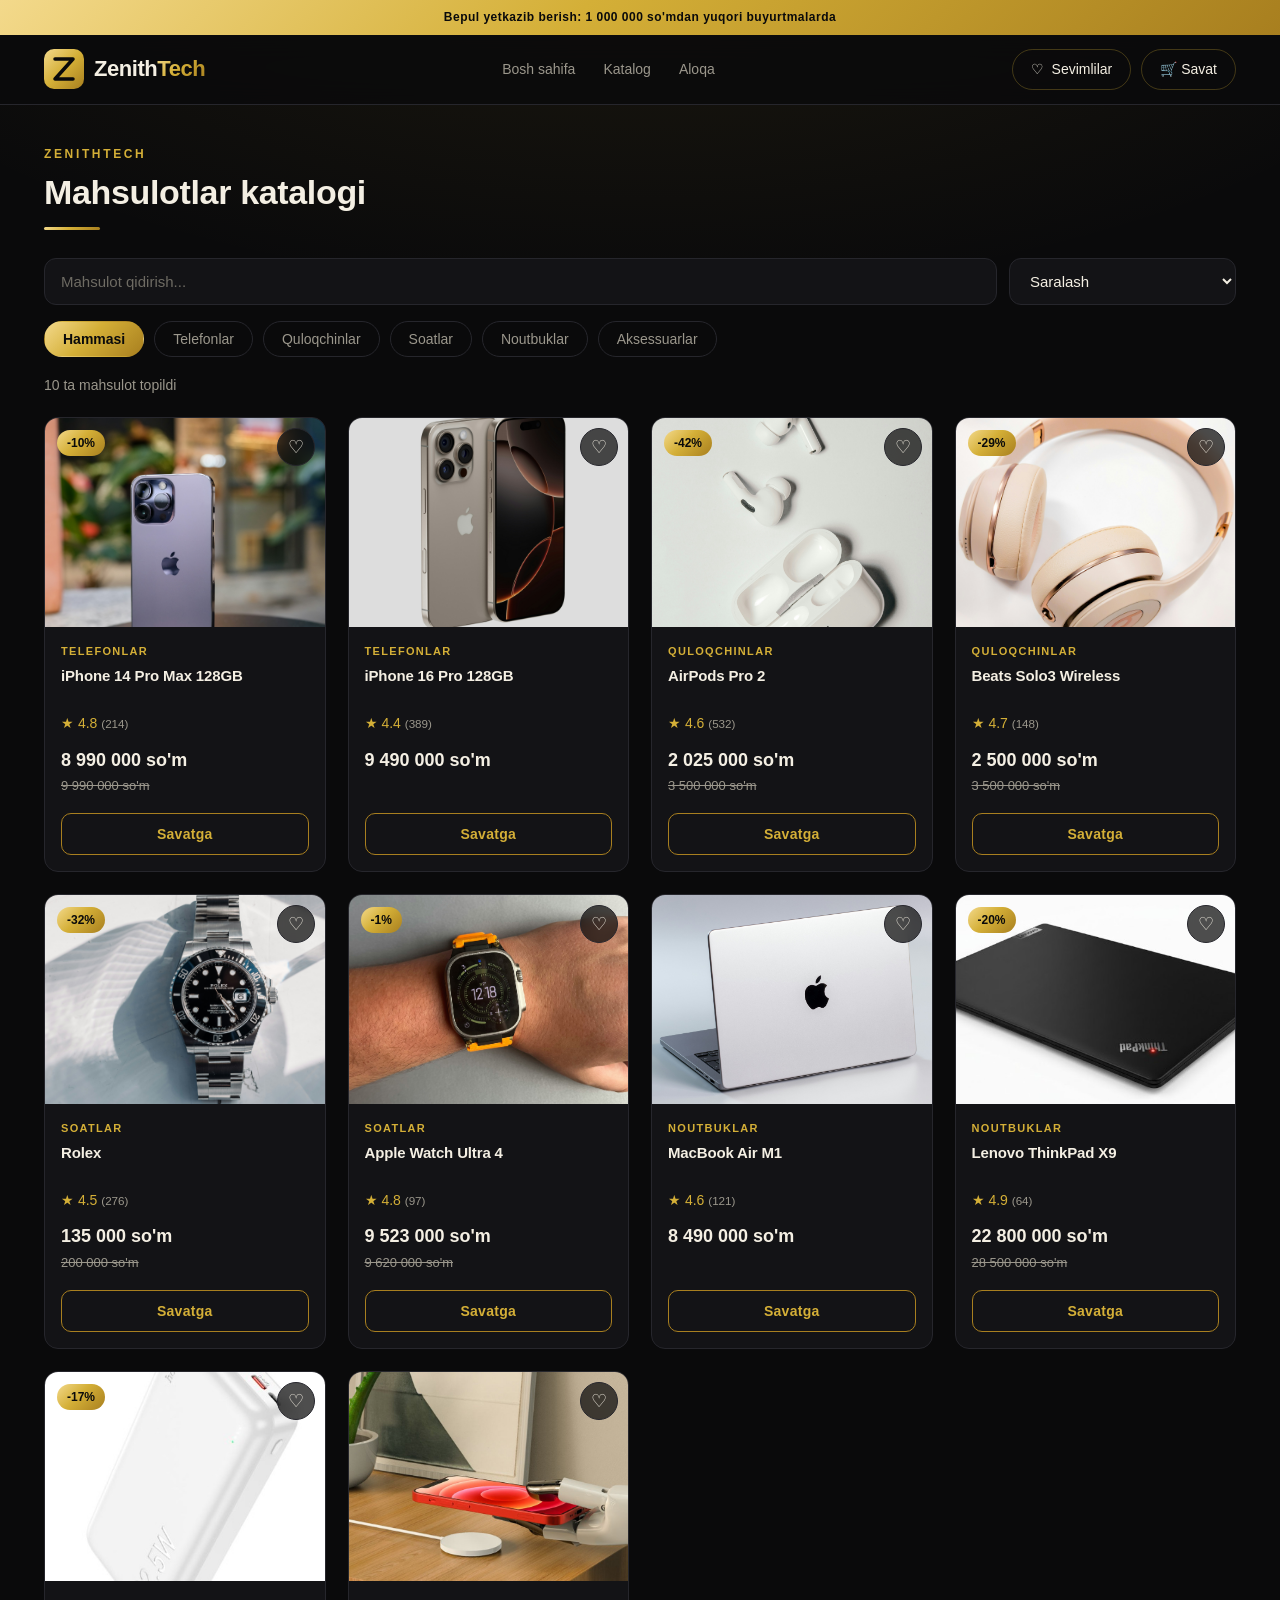
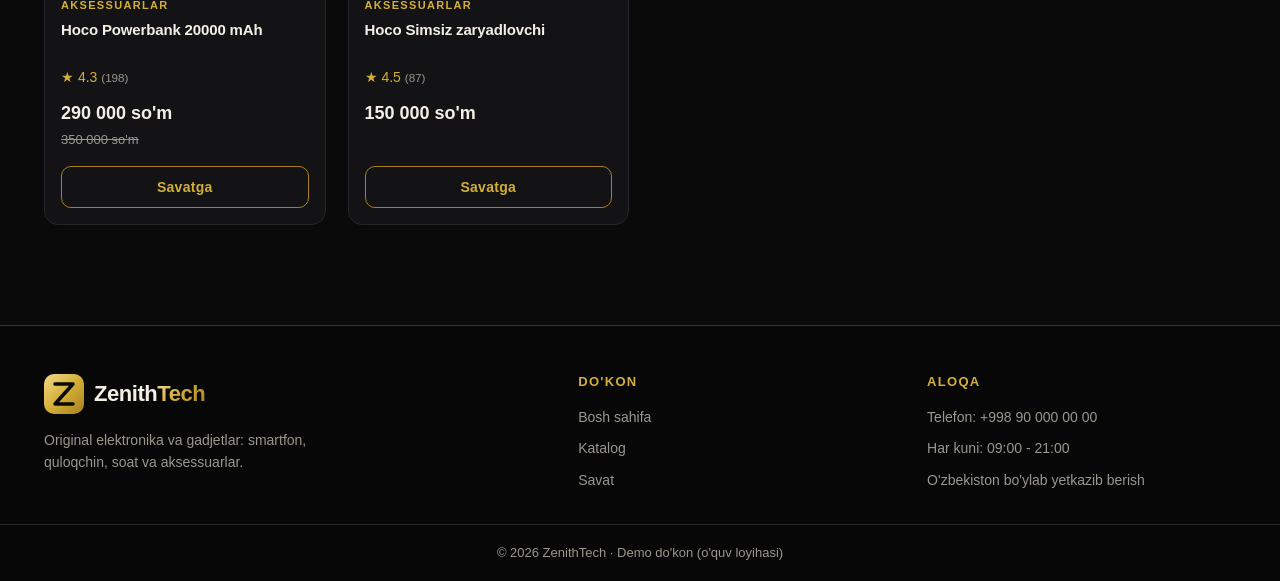
==== commit b6793bac: "yangi narsalar qo'shildi" ====
--- a/index.html
+++ b/index.html
@@ -11,7 +11,7 @@
     Bepul yetkazib berish: 1 000 000 so'mdan yuqori buyurtmalarda
   </div>
 
-  <header class="site-header">
+    <header class="site-header">
     <div class="header-inner">
       <a href="index.html" class="logo">
         <img src="images/logo-mark.svg" alt="">
@@ -24,11 +24,19 @@
         <a href="#contact">Aloqa</a>
       </nav>
 
-      <a href="cart.html" class="cart-link">
-        🛒 Savat <span id="cart-count" class="cart-count" hidden>0</span>
-      </a>
+      <div class="header-actions">
+        <a href="favorites.html" class="cart-link fav-link" aria-label="Sevimlilar">
+          ♡ <span class="fav-label">Sevimlilar</span>
+          <span id="fav-count" class="cart-count" hidden>0</span>
+        </a>
+        <a href="cart.html" class="cart-link">
+          🛒 Savat <span id="cart-count" class="cart-count" hidden>0</span>
+        </a>
+      </div>
     </div>
   </header>
+
+
    <main class="container" id="catalog">
     <div class="section-head">
       <span class="eyebrow">ZenithTech</span>
@@ -49,6 +57,10 @@
     <p id="result-count" class="result-count"></p>
 
     <div id="product-grid" class="product-grid"></div>
+        <section class="viewed-section" id="viewed-section" hidden>
+      <h3>Siz ko'rgan mahsulotlar</h3>
+      <div class="viewed-row" id="viewed-row"></div>
+    </section>
   </main>
 
   <footer class="site-footer" id="contact">
@@ -81,7 +93,8 @@
     </div>
   </footer>
 
-  <script src="js/cart.js"></script>
-<script src="js/main.js"></script>
+    <script src="js/cart.js"></script>
+  <script src="js/favorites.js"></script>
+  <script src="js/main.js"></script>
 </body>
 </html>
--- a/css/style.css
+++ b/css/style.css
@@ -1152,4 +1152,119 @@
     grid-area: total;
     align-self: center;
   }
+}
+
+/* ===== Sevimlilar ===== */
+.header-actions {
+  display: flex;
+  align-items: center;
+  gap: 10px;
+}
+
+.fav-btn {
+  position: absolute;
+  top: 10px;
+  right: 10px;
+  z-index: 2;
+  display: grid;
+  place-items: center;
+  width: 38px;
+  height: 38px;
+  border: 1px solid var(--line);
+  border-radius: 50%;
+  background: rgba(10, 10, 11, 0.72);
+  -webkit-backdrop-filter: blur(6px);
+  backdrop-filter: blur(6px);
+  color: var(--text);
+  font-size: 18px;
+  line-height: 1;
+  cursor: pointer;
+  transition: border-color 0.2s, color 0.2s, transform 0.15s;
+}
+
+.fav-btn:hover {
+  border-color: var(--gold);
+  color: var(--gold-light);
+  transform: scale(1.08);
+}
+
+.fav-btn.active {
+  border-color: var(--gold);
+  color: var(--gold);
+  animation: fav-pop 0.35s;
+}
+
+@keyframes fav-pop {
+  0% { transform: scale(1); }
+  40% { transform: scale(1.35); }
+  100% { transform: scale(1); }
+}
+
+/* "Sotuvda yo'q" yozuvi yurakchaning ostiga tushadi */
+.product-card.out::after {
+  top: 56px;
+}
+
+/* Mahsulot sahifasida yurakcha sarlavha yonida */
+.title-row {
+  display: flex;
+  align-items: flex-start;
+  justify-content: space-between;
+  gap: 16px;
+}
+
+.title-row .fav-btn {
+  position: static;
+  flex-shrink: 0;
+  width: 46px;
+  height: 46px;
+  background: var(--surface-2);
+  font-size: 22px;
+}
+
+/* ===== Ko'rilganlar ===== */
+.viewed-section {
+  margin-top: 48px;
+}
+
+.viewed-section h3 {
+  margin-bottom: 14px;
+}
+
+.viewed-row {
+  display: grid;
+  grid-auto-flow: column;
+  grid-auto-columns: minmax(190px, 210px);
+  gap: 16px;
+  padding-bottom: 8px;
+  overflow-x: auto;
+}
+
+/* ===== Kichik xabar (toast) ===== */
+.toast {
+  position: fixed;
+  left: 50%;
+  bottom: 28px;
+  z-index: 200;
+  padding: 12px 22px;
+  border: 1px solid var(--line-gold);
+  border-radius: 999px;
+  background: rgba(19, 19, 22, 0.96);
+  color: var(--text);
+  font-size: 14px;
+  opacity: 0;
+  pointer-events: none;
+  transform: translate(-50%, 20px);
+  transition: opacity 0.25s, transform 0.25s;
+}
+
+.toast.show {
+  opacity: 1;
+  transform: translate(-50%, 0);
+}
+
+@media (max-width: 600px) {
+  .fav-label {
+    display: none;
+  }
 }
